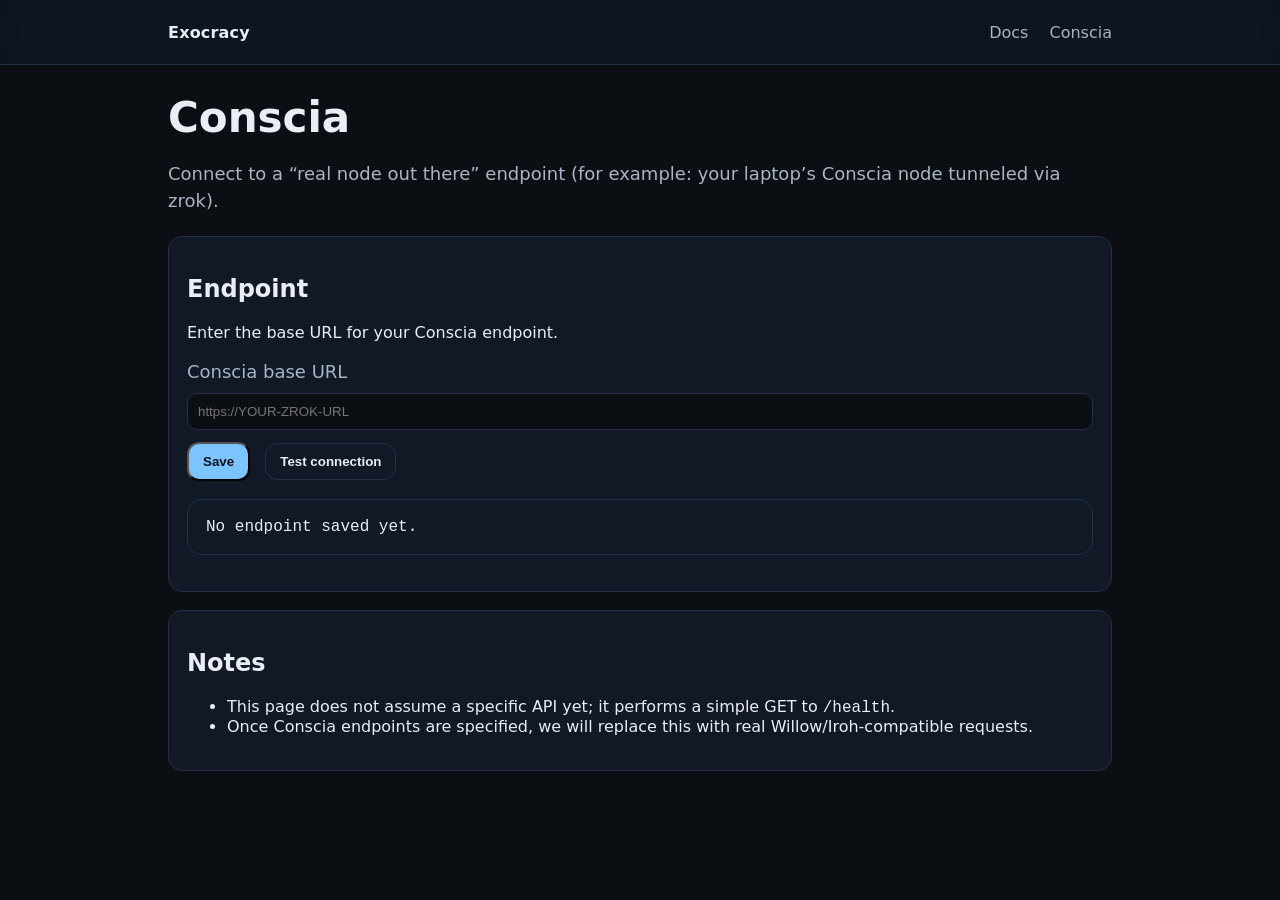
==== conscia/index.html @ bdd33e4c "Initial exocracy.org site Brand-first static site with docs section and Conscia endpoint configurati" ====
<!doctype html>
<html lang="en">
  <head>
    <meta charset="UTF-8" />
    <meta name="viewport" content="width=device-width,initial-scale=1" />
    <title>Conscia • Exocracy</title>
    <link rel="stylesheet" href="/assets/style.css" />
  </head>
  <body>
    <header class="header">
      <div class="container">
        <a class="brand" href="/">Exocracy</a>
        <nav class="nav">
          <a href="/docs/">Docs</a>
          <a href="/conscia/">Conscia</a>
        </nav>
      </div>
    </header>

    <main class="container">
      <h1>Conscia</h1>
      <p class="lede">
        Connect to a “real node out there” endpoint (for example: your laptop’s Conscia node tunneled via zrok).
      </p>

      <section class="card">
        <h2>Endpoint</h2>
        <p>Enter the base URL for your Conscia endpoint.</p>
        <label>
          <span class="lede" style="display:block;margin:0 0 8px;">Conscia base URL</span>
          <input id="endpoint" type="url" placeholder="https://YOUR-ZROK-URL" style="width:100%;padding:10px;border-radius:10px;border:1px solid var(--border);background:#0b0f14;color:var(--fg);" />
        </label>
        <p style="margin-top:12px;">
          <button id="save" class="button">Save</button>
          <button id="test" class="button secondary">Test connection</button>
        </p>
        <pre id="out" class="card" style="white-space:pre-wrap;"></pre>
      </section>

      <section class="card">
        <h2>Notes</h2>
        <ul>
          <li>This page does not assume a specific API yet; it performs a simple GET to <code>/health</code>.</li>
          <li>Once Conscia endpoints are specified, we will replace this with real Willow/Iroh-compatible requests.</li>
        </ul>
      </section>
    </main>

    <script src="/conscia/conscia.js"></script>
  </body>
</html>
---- assets/style.css ----
:root {
  --bg: #0b0f14;
  --fg: #e9eef5;
  --muted: #a9b4c4;
  --card: #111826;
  --border: #223045;
  --accent: #7cc4ff;
}

* { box-sizing: border-box; }
html, body { height: 100%; }
body {
  margin: 0;
  font-family: ui-sans-serif, system-ui, -apple-system, Segoe UI, Roboto, Helvetica, Arial, "Apple Color Emoji", "Segoe UI Emoji";
  background: var(--bg);
  color: var(--fg);
}

a { color: var(--accent); text-decoration: none; }
a:hover { text-decoration: underline; }

.container { max-width: 980px; margin: 0 auto; padding: 0 18px; }
.header { border-bottom: 1px solid var(--border); background: rgba(17, 24, 38, 0.7); backdrop-filter: blur(10px); position: sticky; top: 0; }
.header .container { display: flex; align-items: center; justify-content: space-between; height: 64px; }
.brand { font-weight: 700; letter-spacing: 0.2px; color: var(--fg); }
.nav a { margin-left: 16px; color: var(--muted); }
.nav a:hover { color: var(--fg); text-decoration: none; }

h1 { font-size: 42px; margin: 28px 0 10px; }
.lede { color: var(--muted); font-size: 18px; line-height: 1.5; margin-bottom: 22px; }

.card {
  background: var(--card);
  border: 1px solid var(--border);
  border-radius: 14px;
  padding: 18px;
  margin: 18px 0;
}

.grid { display: grid; grid-template-columns: repeat(2, minmax(0, 1fr)); gap: 16px; margin-top: 14px; }
@media (max-width: 720px) { .grid { grid-template-columns: 1fr; } }

.button {
  display: inline-block;
  background: var(--accent);
  color: #08111d;
  padding: 10px 14px;
  border-radius: 12px;
  font-weight: 600;
  margin-right: 10px;
}
.button.secondary { background: transparent; border: 1px solid var(--border); color: var(--fg); }

.footer { border-top: 1px solid var(--border); margin-top: 42px; padding: 22px 0; color: var(--muted); }
.sep { margin: 0 8px; color: var(--border); }

code, pre {
  font-family: ui-monospace, SFMono-Regular, Menlo, Monaco, Consolas, "Liberation Mono", "Courier New", monospace;
}
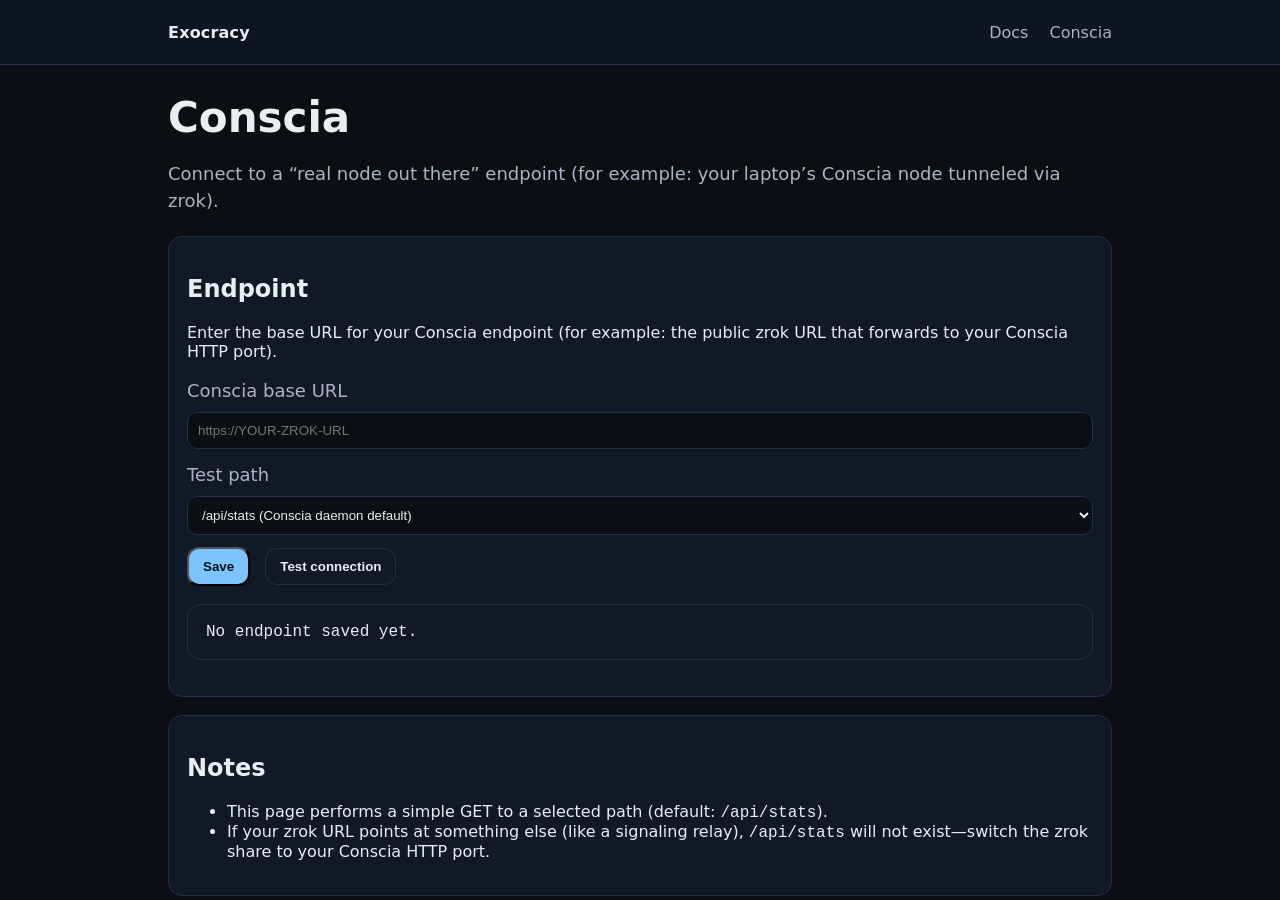
==== commit 6cf06fcf: "Conscia page: selectable test path Default test path is /api/stats (matches ExoSystems Conscia daemo" ====
--- a/conscia/index.html
+++ b/conscia/index.html
@@ -25,10 +25,18 @@
 
       <section class="card">
         <h2>Endpoint</h2>
-        <p>Enter the base URL for your Conscia endpoint.</p>
+        <p>Enter the base URL for your Conscia endpoint (for example: the public zrok URL that forwards to your Conscia HTTP port).</p>
         <label>
           <span class="lede" style="display:block;margin:0 0 8px;">Conscia base URL</span>
           <input id="endpoint" type="url" placeholder="https://YOUR-ZROK-URL" style="width:100%;padding:10px;border-radius:10px;border:1px solid var(--border);background:#0b0f14;color:var(--fg);" />
+        </label>
+        <label style="display:block;margin-top:12px;">
+          <span class="lede" style="display:block;margin:0 0 8px;">Test path</span>
+          <select id="path" style="width:100%;padding:10px;border-radius:10px;border:1px solid var(--border);background:#0b0f14;color:var(--fg);">
+            <option value="/api/stats">/api/stats (Conscia daemon default)</option>
+            <option value="/metrics">/metrics (Prometheus)</option>
+            <option value="/">/ (dashboard HTML)</option>
+          </select>
         </label>
         <p style="margin-top:12px;">
           <button id="save" class="button">Save</button>
@@ -40,8 +48,8 @@
       <section class="card">
         <h2>Notes</h2>
         <ul>
-          <li>This page does not assume a specific API yet; it performs a simple GET to <code>/health</code>.</li>
-          <li>Once Conscia endpoints are specified, we will replace this with real Willow/Iroh-compatible requests.</li>
+          <li>This page performs a simple GET to a selected path (default: <code>/api/stats</code>).</li>
+          <li>If your zrok URL points at something else (like a signaling relay), <code>/api/stats</code> will not exist—switch the zrok share to your Conscia HTTP port.</li>
         </ul>
       </section>
     </main>
@@ -49,4 +57,3 @@
     <script src="/conscia/conscia.js"></script>
   </body>
 </html>
-
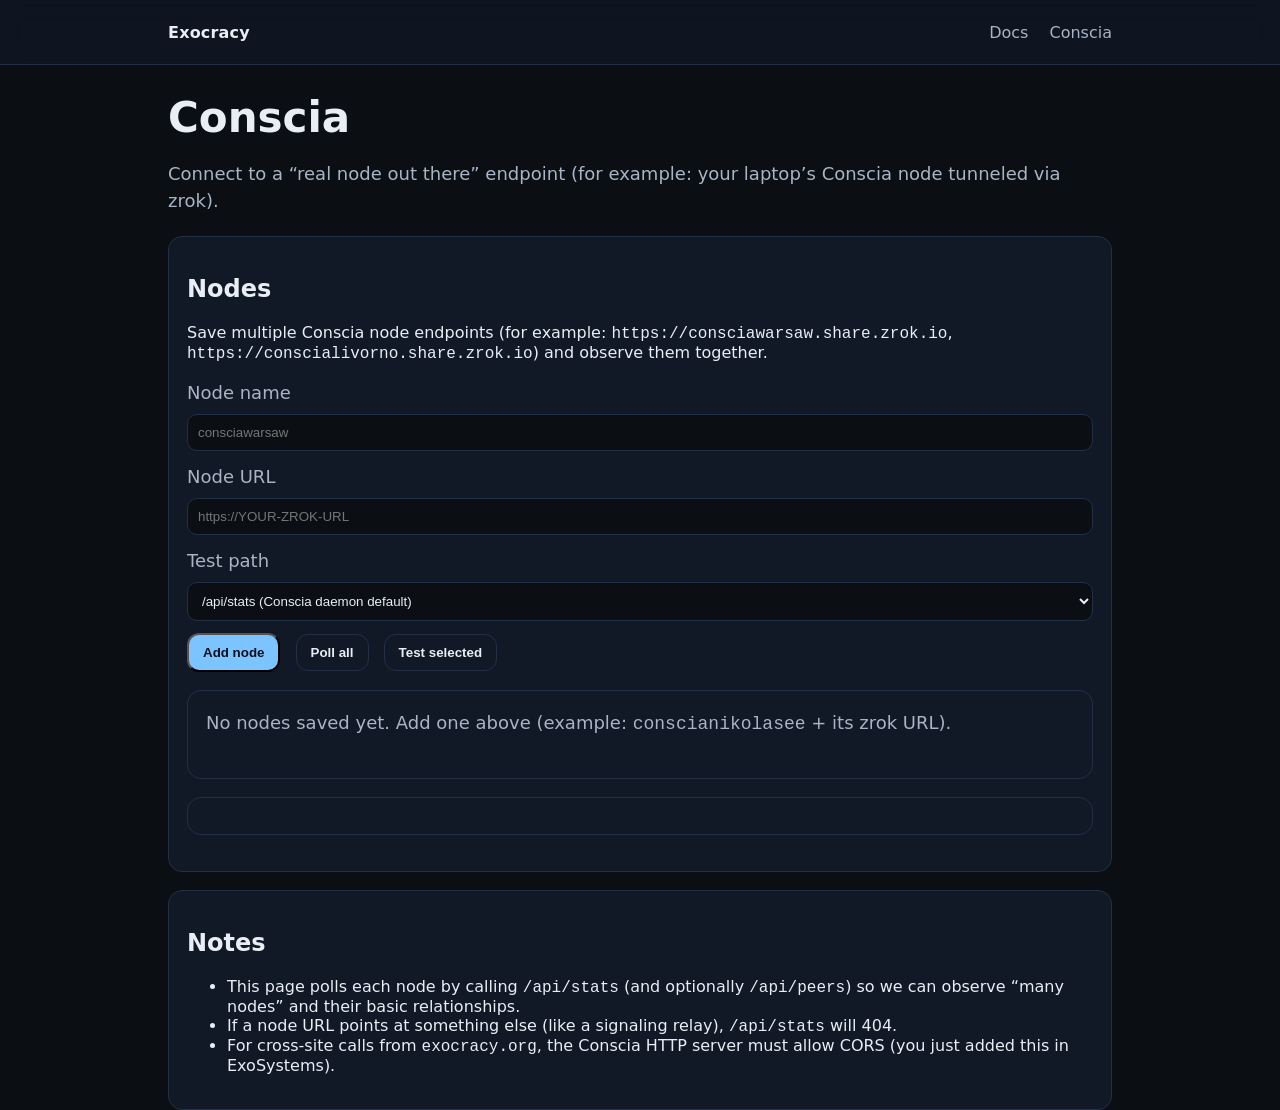
==== commit 6dcb1c7e: "Conscia page: multi-node observer Support saving multiple Conscia node endpoints, selecting a node, " ====
--- a/conscia/index.html
+++ b/conscia/index.html
@@ -24,32 +24,43 @@
       </p>
 
       <section class="card">
-        <h2>Endpoint</h2>
-        <p>Enter the base URL for your Conscia endpoint (for example: the public zrok URL that forwards to your Conscia HTTP port).</p>
+        <h2>Nodes</h2>
+        <p>
+          Save multiple Conscia node endpoints (for example: <code>https://consciawarsaw.share.zrok.io</code>,
+          <code>https://conscialivorno.share.zrok.io</code>) and observe them together.
+        </p>
         <label>
-          <span class="lede" style="display:block;margin:0 0 8px;">Conscia base URL</span>
-          <input id="endpoint" type="url" placeholder="https://YOUR-ZROK-URL" style="width:100%;padding:10px;border-radius:10px;border:1px solid var(--border);background:#0b0f14;color:var(--fg);" />
+          <span class="lede" style="display:block;margin:0 0 8px;">Node name</span>
+          <input id="nodeName" type="text" placeholder="consciawarsaw" style="width:100%;padding:10px;border-radius:10px;border:1px solid var(--border);background:#0b0f14;color:var(--fg);" />
+        </label>
+        <label style="display:block;margin-top:12px;">
+          <span class="lede" style="display:block;margin:0 0 8px;">Node URL</span>
+          <input id="nodeUrl" type="url" placeholder="https://YOUR-ZROK-URL" style="width:100%;padding:10px;border-radius:10px;border:1px solid var(--border);background:#0b0f14;color:var(--fg);" />
         </label>
         <label style="display:block;margin-top:12px;">
           <span class="lede" style="display:block;margin:0 0 8px;">Test path</span>
           <select id="path" style="width:100%;padding:10px;border-radius:10px;border:1px solid var(--border);background:#0b0f14;color:var(--fg);">
             <option value="/api/stats">/api/stats (Conscia daemon default)</option>
+            <option value="/api/peers">/api/peers (peer list)</option>
             <option value="/metrics">/metrics (Prometheus)</option>
             <option value="/">/ (dashboard HTML)</option>
           </select>
         </label>
         <p style="margin-top:12px;">
-          <button id="save" class="button">Save</button>
-          <button id="test" class="button secondary">Test connection</button>
+          <button id="addNode" class="button">Add node</button>
+          <button id="pollAll" class="button secondary">Poll all</button>
+          <button id="test" class="button secondary">Test selected</button>
         </p>
-        <pre id="out" class="card" style="white-space:pre-wrap;"></pre>
+        <div id="nodes" class="card"></div>
+        <pre id="out" class="card" style="white-space:pre-wrap; word-break:break-word; overflow:auto;"></pre>
       </section>
 
       <section class="card">
         <h2>Notes</h2>
         <ul>
-          <li>This page performs a simple GET to a selected path (default: <code>/api/stats</code>).</li>
-          <li>If your zrok URL points at something else (like a signaling relay), <code>/api/stats</code> will not exist—switch the zrok share to your Conscia HTTP port.</li>
+          <li>This page polls each node by calling <code>/api/stats</code> (and optionally <code>/api/peers</code>) so we can observe “many nodes” and their basic relationships.</li>
+          <li>If a node URL points at something else (like a signaling relay), <code>/api/stats</code> will 404.</li>
+          <li>For cross-site calls from <code>exocracy.org</code>, the Conscia HTTP server must allow CORS (you just added this in ExoSystems).</li>
         </ul>
       </section>
     </main>
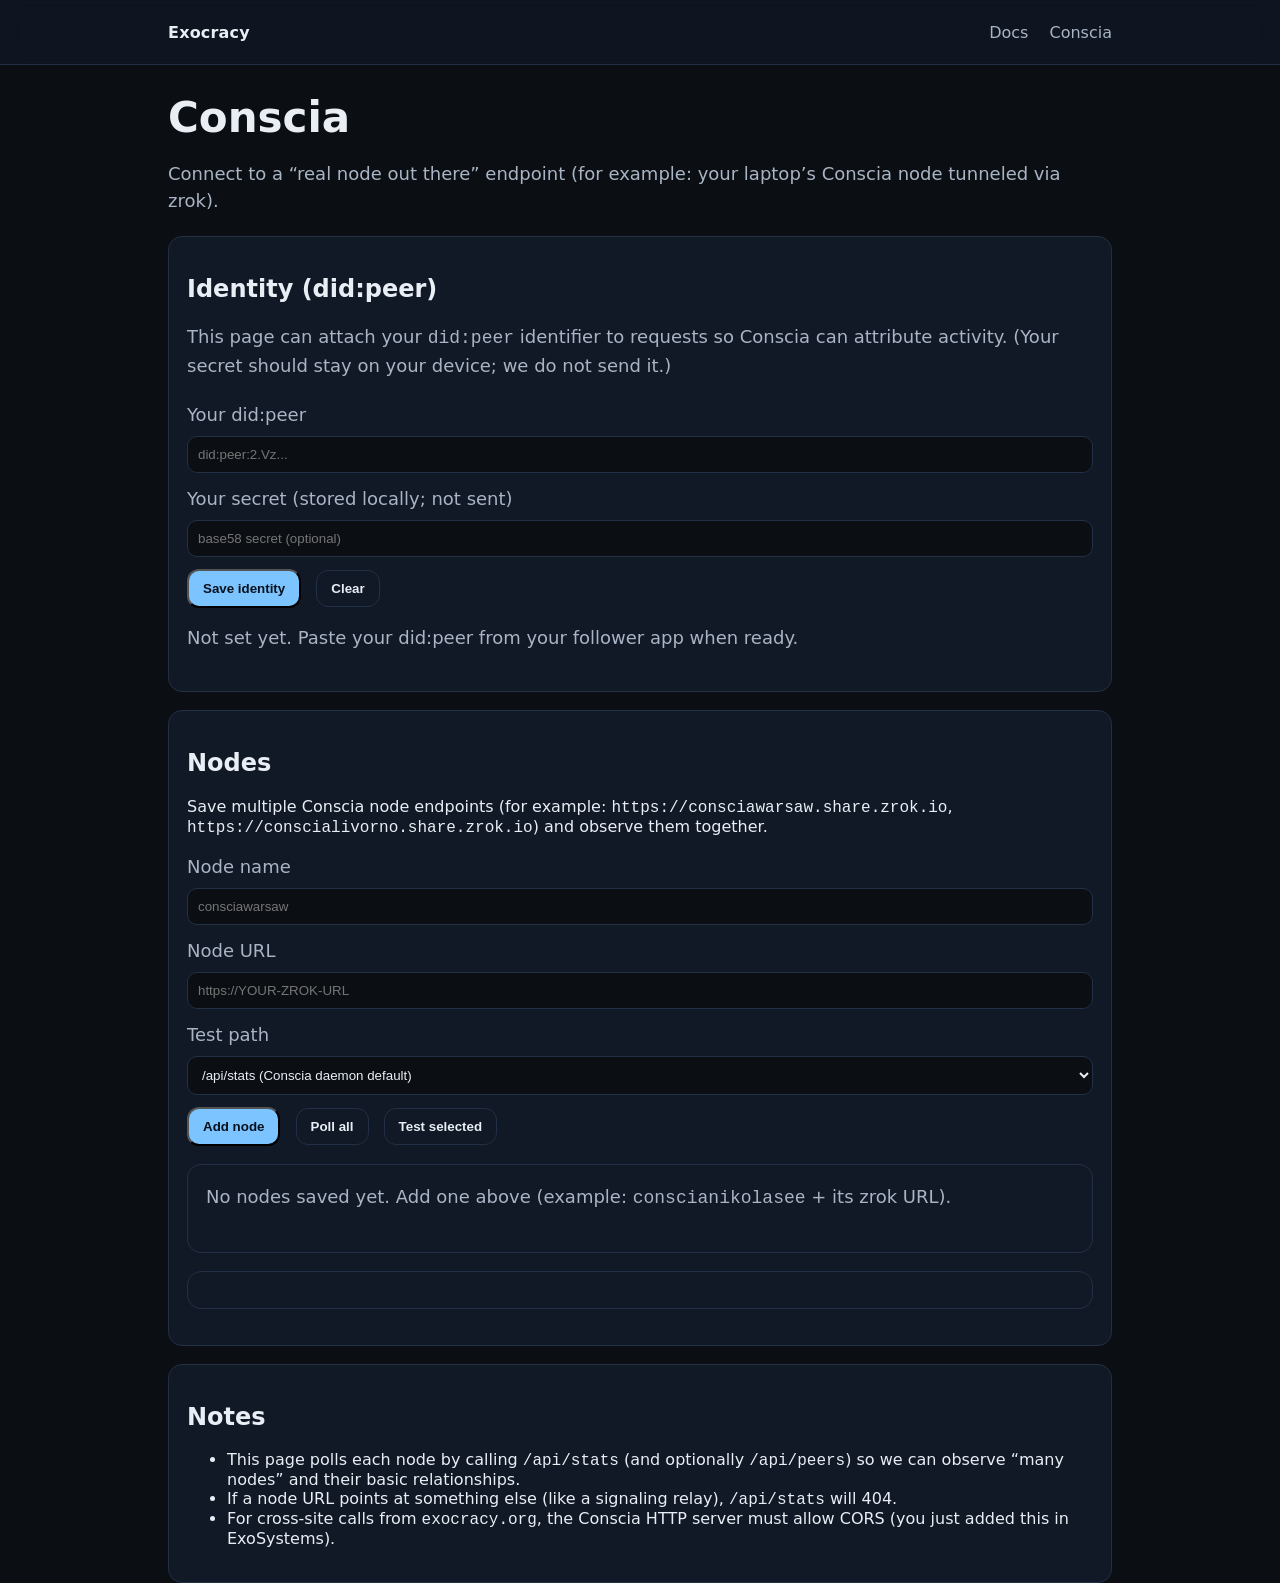
==== commit 1bdf3207: "Conscia page: did:peer identity header Add an Identity section to store a did:peer locally and attac" ====
--- a/conscia/index.html
+++ b/conscia/index.html
@@ -22,6 +22,27 @@
       <p class="lede">
         Connect to a “real node out there” endpoint (for example: your laptop’s Conscia node tunneled via zrok).
       </p>
+
+      <section class="card">
+        <h2>Identity (did:peer)</h2>
+        <p class="lede">
+          This page can attach your <code>did:peer</code> identifier to requests so Conscia can attribute activity.
+          (Your secret should stay on your device; we do not send it.)
+        </p>
+        <label>
+          <span class="lede" style="display:block;margin:0 0 8px;">Your did:peer</span>
+          <input id="did" type="text" placeholder="did:peer:2.Vz..." style="width:100%;padding:10px;border-radius:10px;border:1px solid var(--border);background:#0b0f14;color:var(--fg);" />
+        </label>
+        <label style="display:block;margin-top:12px;">
+          <span class="lede" style="display:block;margin:0 0 8px;">Your secret (stored locally; not sent)</span>
+          <input id="secret" type="password" placeholder="base58 secret (optional)" style="width:100%;padding:10px;border-radius:10px;border:1px solid var(--border);background:#0b0f14;color:var(--fg);" />
+        </label>
+        <p style="margin-top:12px;">
+          <button id="saveIdentity" class="button">Save identity</button>
+          <button id="clearIdentity" class="button secondary">Clear</button>
+        </p>
+        <div class="lede" id="identityHint"></div>
+      </section>
 
       <section class="card">
         <h2>Nodes</h2>
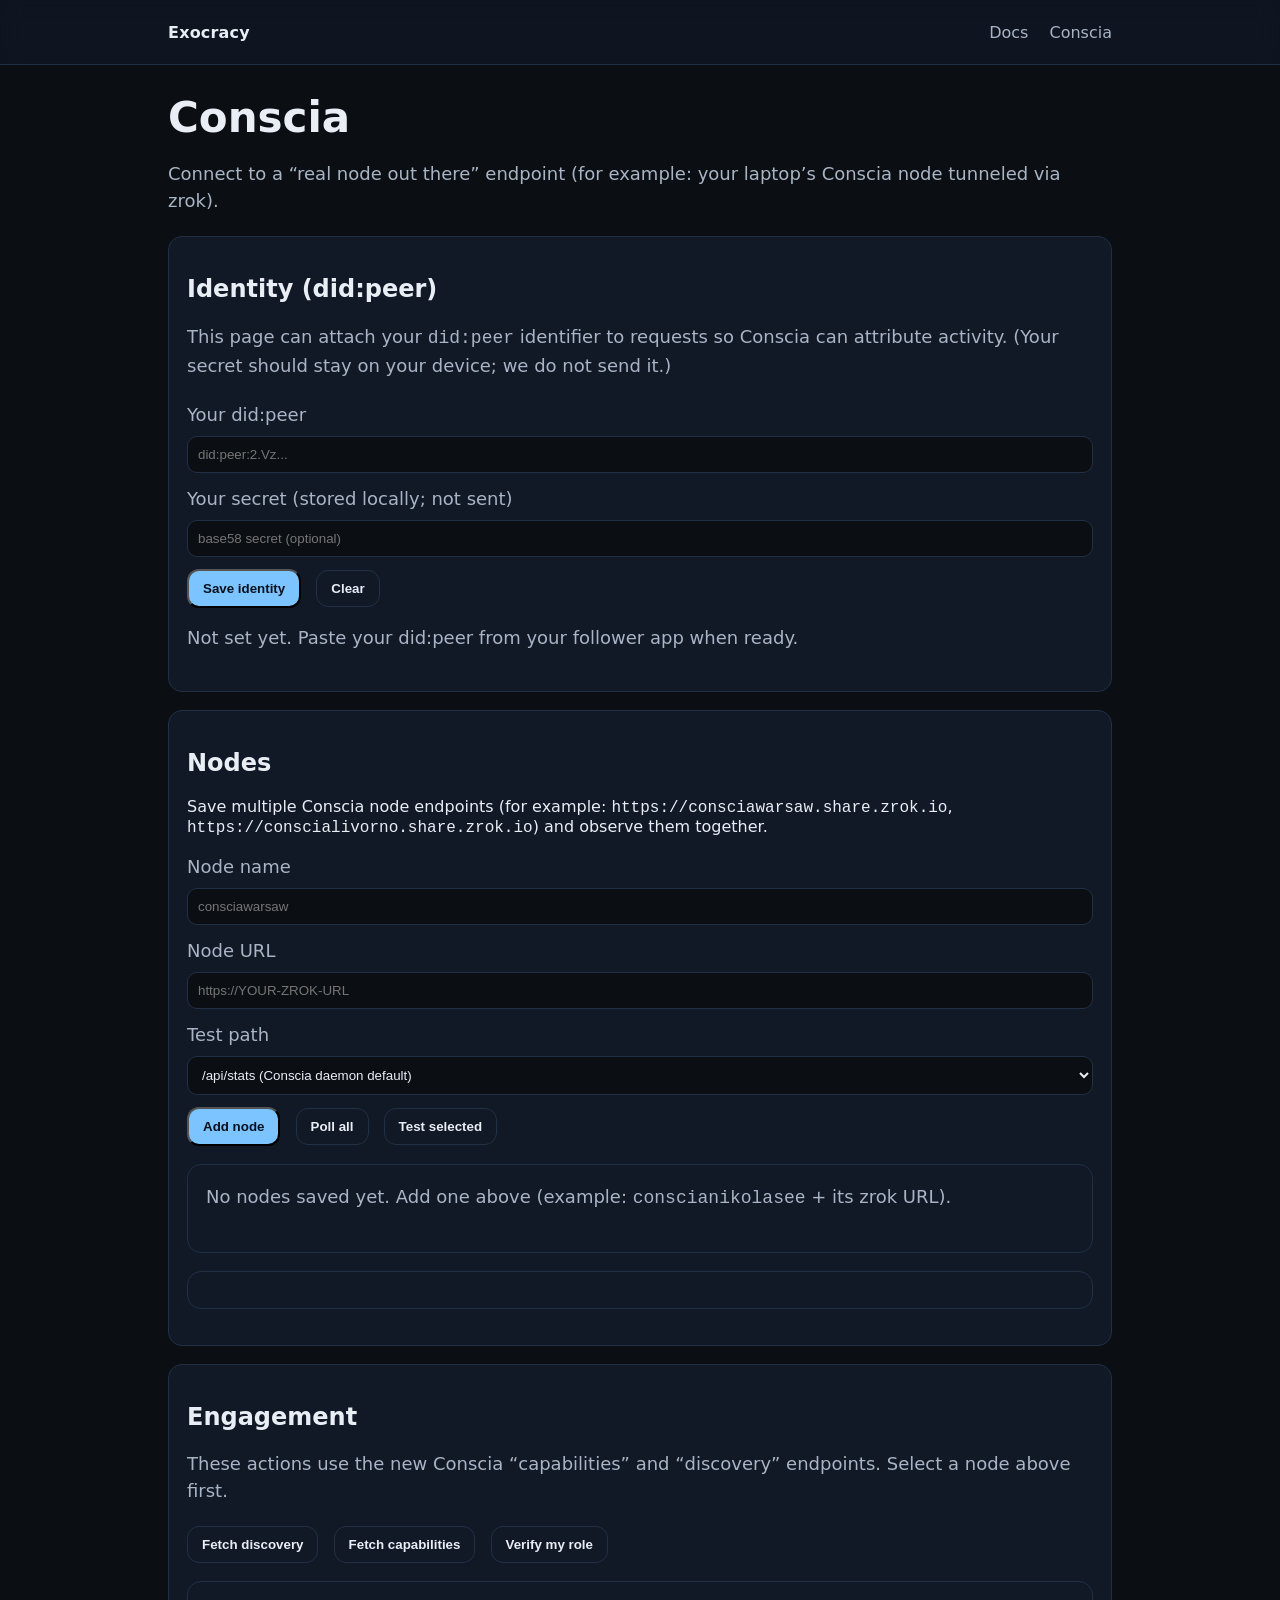
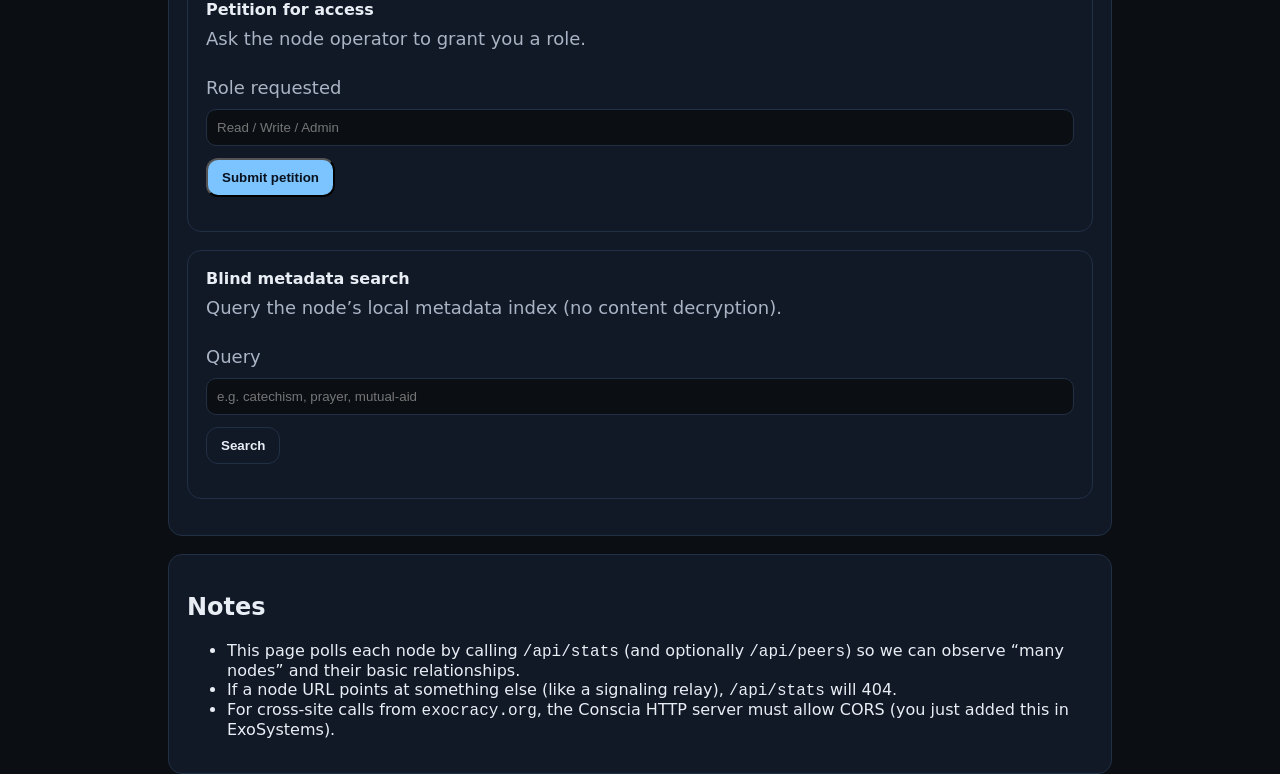
==== commit 7d22ec58: "Conscia page: capabilities + discovery actions Add UI actions for /api/discovery, /api/capabilities," ====
--- a/conscia/index.html
+++ b/conscia/index.html
@@ -77,6 +77,42 @@
       </section>
 
       <section class="card">
+        <h2>Engagement</h2>
+        <p class="lede">
+          These actions use the new Conscia “capabilities” and “discovery” endpoints. Select a node above first.
+        </p>
+        <p style="margin-top:12px;">
+          <button id="fetchDiscovery" class="button secondary">Fetch discovery</button>
+          <button id="fetchCapabilities" class="button secondary">Fetch capabilities</button>
+          <button id="verifyCapability" class="button secondary">Verify my role</button>
+        </p>
+
+        <div class="card">
+          <strong>Petition for access</strong>
+          <div class="lede" style="margin-top:6px;">Ask the node operator to grant you a role.</div>
+          <label style="display:block;margin-top:10px;">
+            <span class="lede" style="display:block;margin:0 0 8px;">Role requested</span>
+            <input id="roleRequested" type="text" placeholder="Read / Write / Admin" style="width:100%;padding:10px;border-radius:10px;border:1px solid var(--border);background:#0b0f14;color:var(--fg);" />
+          </label>
+          <p style="margin-top:12px;">
+            <button id="petition" class="button">Submit petition</button>
+          </p>
+        </div>
+
+        <div class="card">
+          <strong>Blind metadata search</strong>
+          <div class="lede" style="margin-top:6px;">Query the node’s local metadata index (no content decryption).</div>
+          <label style="display:block;margin-top:10px;">
+            <span class="lede" style="display:block;margin:0 0 8px;">Query</span>
+            <input id="searchQuery" type="text" placeholder="e.g. catechism, prayer, mutual-aid" style="width:100%;padding:10px;border-radius:10px;border:1px solid var(--border);background:#0b0f14;color:var(--fg);" />
+          </label>
+          <p style="margin-top:12px;">
+            <button id="search" class="button secondary">Search</button>
+          </p>
+        </div>
+      </section>
+
+      <section class="card">
         <h2>Notes</h2>
         <ul>
           <li>This page polls each node by calling <code>/api/stats</code> (and optionally <code>/api/peers</code>) so we can observe “many nodes” and their basic relationships.</li>
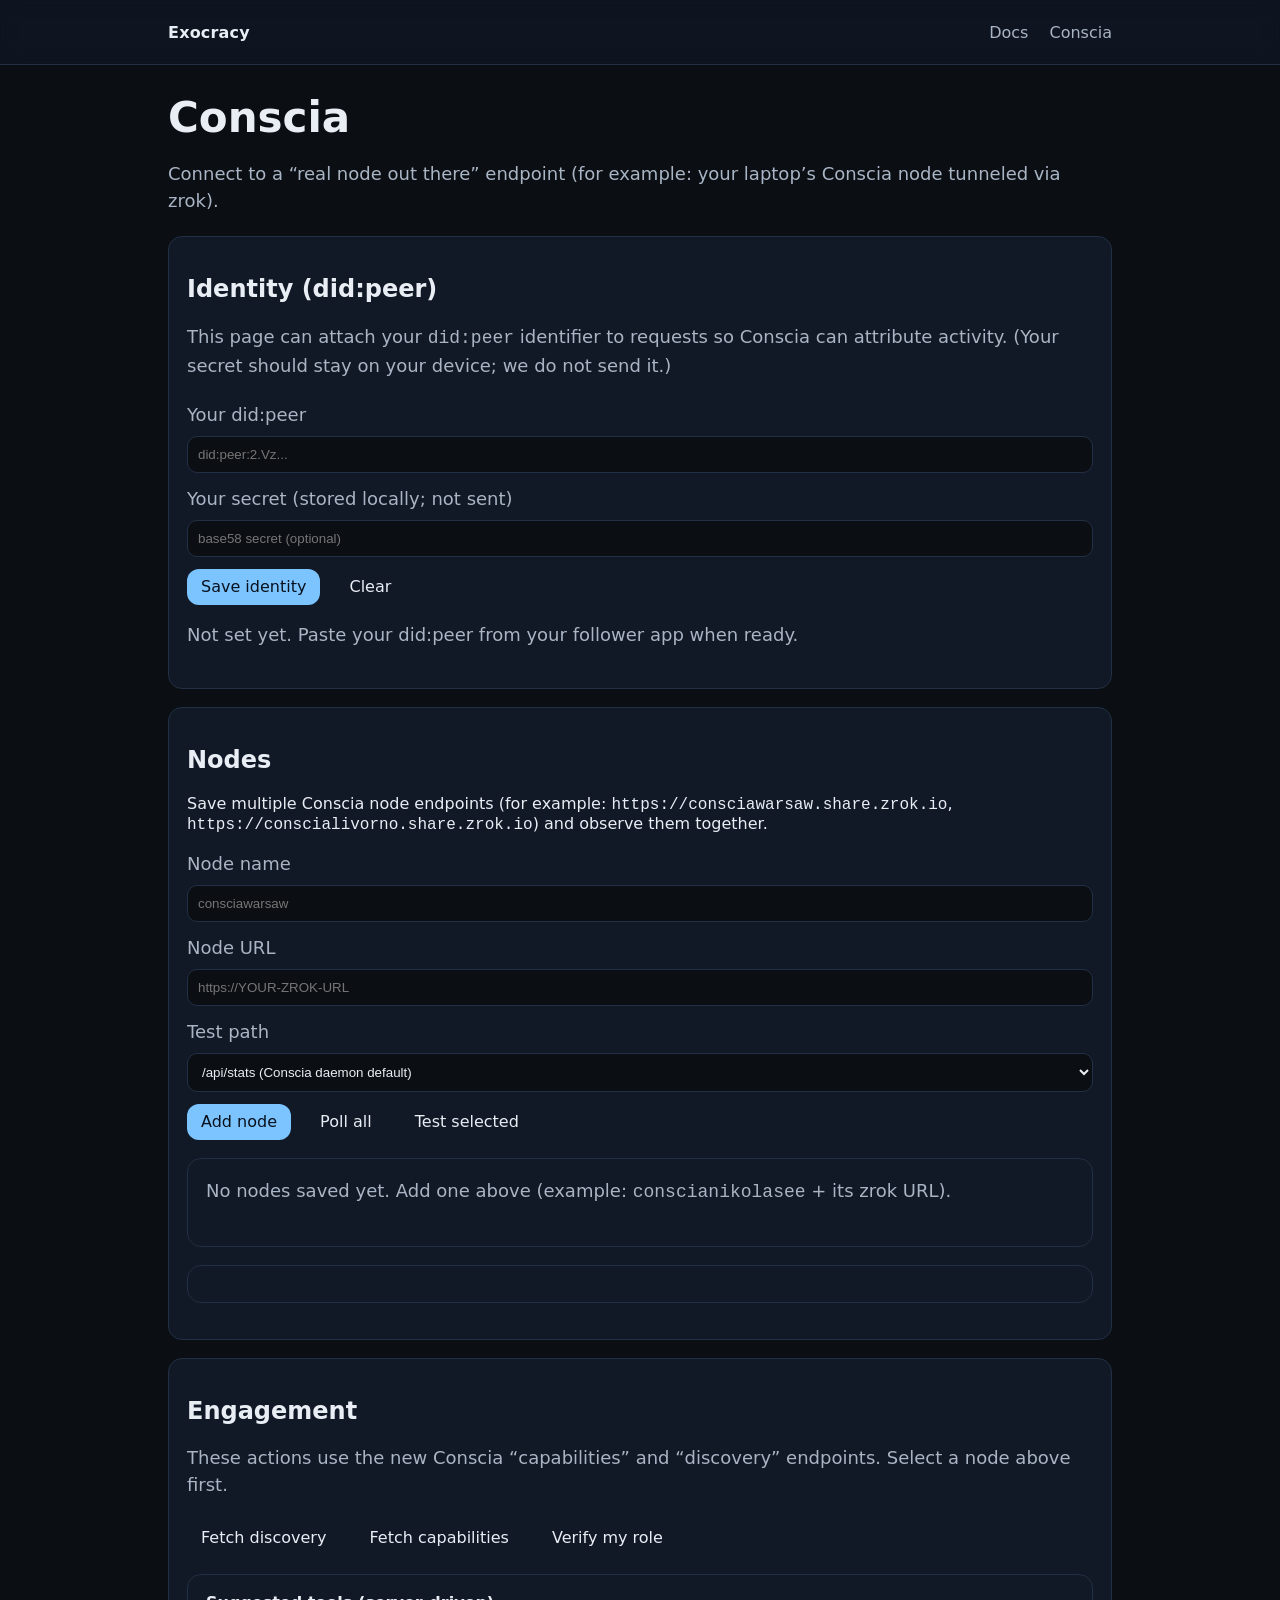
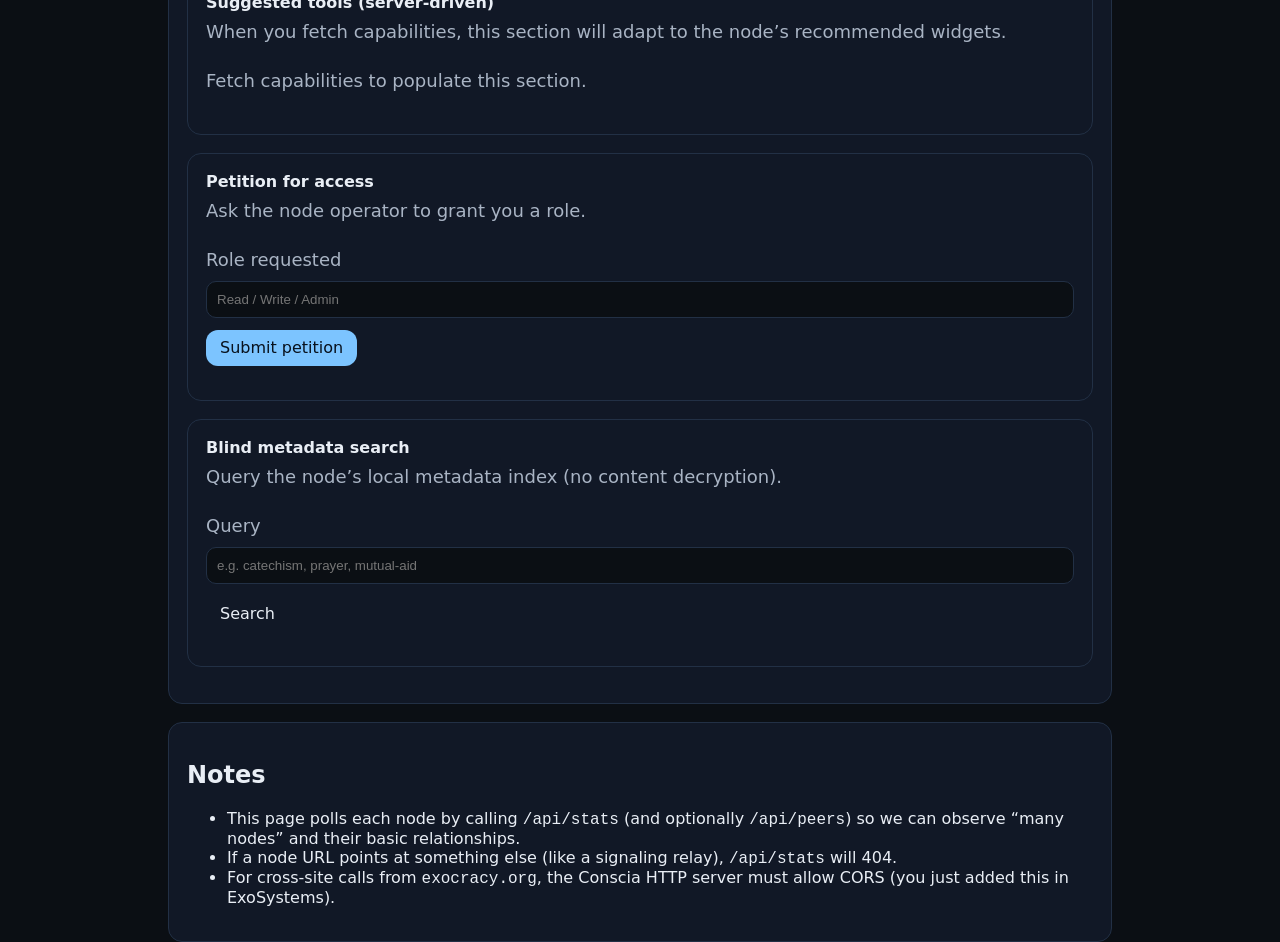
==== commit 8cf618f4: "Conscia UI: SDUI section Render server-driven widgets from /api/capabilities (including FederationTo" ====
--- a/conscia/index.html
+++ b/conscia/index.html
@@ -87,6 +87,14 @@
           <button id="verifyCapability" class="button secondary">Verify my role</button>
         </p>
 
+        <div id="sdui" class="card">
+          <strong>Suggested tools (server-driven)</strong>
+          <div class="lede" style="margin-top:6px;">
+            When you fetch capabilities, this section will adapt to the node’s recommended widgets.
+          </div>
+          <div id="sduiBody" style="margin-top:12px;"></div>
+        </div>
+
         <div class="card">
           <strong>Petition for access</strong>
           <div class="lede" style="margin-top:6px;">Ask the node operator to grant you a role.</div>
--- a/assets/style.css
+++ b/assets/style.css
@@ -48,8 +48,22 @@
   border-radius: 12px;
   font-weight: 600;
   margin-right: 10px;
+  cursor: pointer;
 }
 .button.secondary { background: transparent; border: 1px solid var(--border); color: var(--fg); }
+.button:hover { filter: brightness(1.05); text-decoration: none; }
+.button:disabled,
+.button[disabled] {
+  opacity: 0.55;
+  cursor: not-allowed;
+  filter: none;
+}
+
+button.button, button.button.secondary {
+  border: none;
+  font: inherit;
+  line-height: 1;
+}
 
 .footer { border-top: 1px solid var(--border); margin-top: 42px; padding: 22px 0; color: var(--muted); }
 .sep { margin: 0 8px; color: var(--border); }
@@ -57,4 +71,3 @@
 code, pre {
   font-family: ui-monospace, SFMono-Regular, Menlo, Monaco, Consolas, "Liberation Mono", "Courier New", monospace;
 }
-
